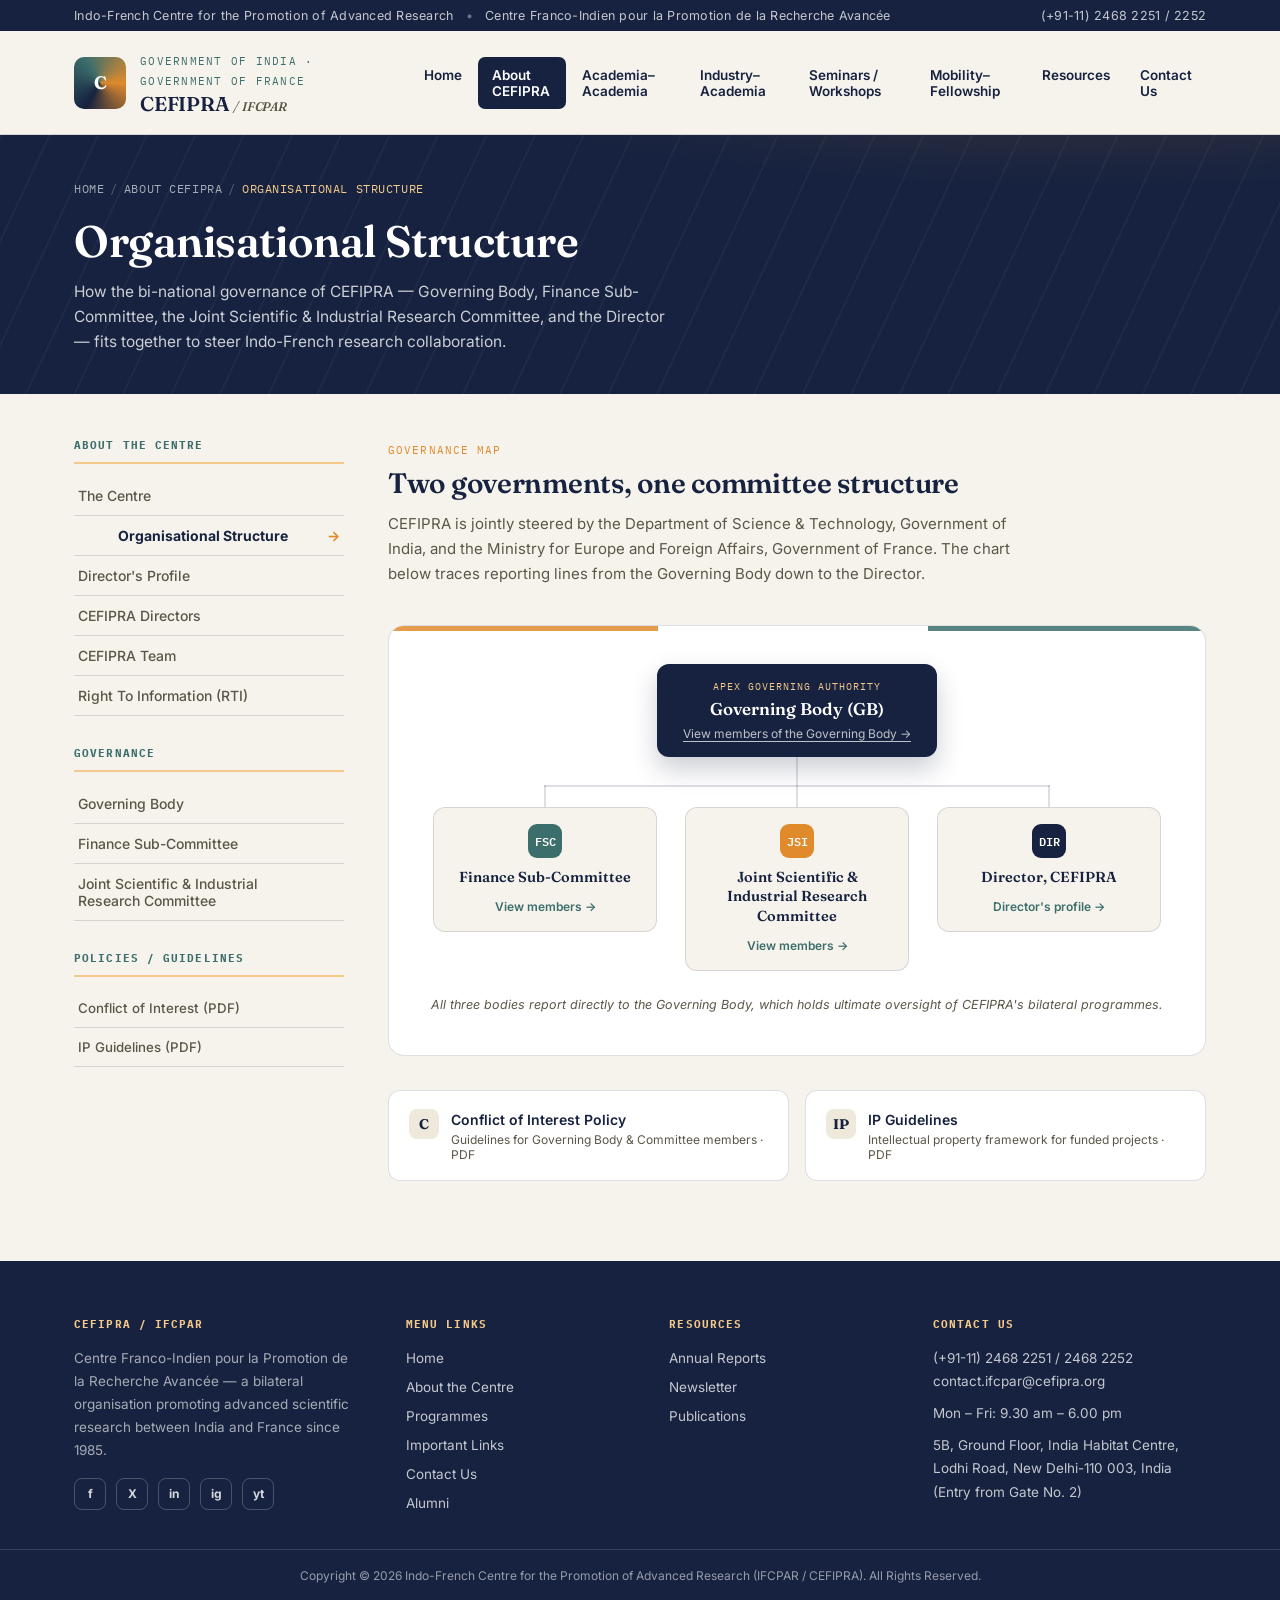
==== index.html @ 6ddfe856 "Rename cefipra-organisational-structure.html to index.html" ====
<!DOCTYPE html>
<html lang="en">
<head>
<meta charset="UTF-8">
<meta name="viewport" content="width=device-width, initial-scale=1">
<title>CEFIPRA — Organisational Structure</title>
<style>
  @import url('https://fonts.googleapis.com/css2?family=Fraunces:ital,opsz,wght@0,9..144,400;0,9..144,600;0,9..144,700;1,9..144,500&family=Inter:wght@400;500;600;700&family=IBM+Plex+Mono:wght@500&display=swap');

  :root{
    --navy: #16223f;
    --navy-soft:#223357;
    --saffron:#e08a2c;
    --saffron-soft:#f4c98a;
    --teal:#3c6e6b;
    --paper:#f6f3ec;
    --paper-deep:#efe9db;
    --ink:#191712;
    --ink-soft:#5b5647;
    --line: rgba(22,34,63,0.14);
    --white:#ffffff;
  }

  *{box-sizing:border-box;}
  html,body{margin:0;padding:0;}
  body{
    background:var(--paper);
    color:var(--ink);
    font-family:'Inter',sans-serif;
    -webkit-font-smoothing:antialiased;
  }
  a{color:inherit;text-decoration:none;}
  ul{margin:0;padding:0;list-style:none;}

  /* ===== Skip link / focus ===== */
  a:focus-visible, button:focus-visible{
    outline:2px solid var(--saffron);
    outline-offset:2px;
  }

  /* ===== Top identity bar ===== */
  .id-bar{
    background:var(--navy);
    color:rgba(255,255,255,0.75);
    font-size:12.5px;
    letter-spacing:.02em;
  }
  .id-bar-inner{
    max-width:1180px;margin:0 auto;padding:8px 24px;
    display:flex;justify-content:space-between;align-items:center;gap:12px;flex-wrap:wrap;
  }
  .id-bar-inner span.dot{opacity:.5;margin:0 8px;}

  /* ===== Header ===== */
  header.site-head{
    background:var(--paper);
    border-bottom:1px solid var(--line);
    position:sticky;top:0;z-index:40;
  }
  .head-inner{
    max-width:1180px;margin:0 auto;padding:18px 24px;
    display:flex;align-items:center;justify-content:space-between;gap:24px;
  }
  .brand{display:flex;align-items:center;gap:14px;}
  .brand-mark{
    width:52px;height:52px;border-radius:10px;
    background:conic-gradient(from 210deg, var(--navy), var(--teal), var(--saffron), var(--navy));
    display:flex;align-items:center;justify-content:center;
    color:var(--white);font-family:'Fraunces',serif;font-weight:700;font-size:18px;
    flex-shrink:0;
  }
  .brand-text .eyebrow{
    font-family:'IBM Plex Mono',monospace;font-size:10.5px;letter-spacing:.12em;
    text-transform:uppercase;color:var(--teal);
  }
  .brand-text h1{
    margin:2px 0 0;font-family:'Fraunces',serif;font-weight:600;font-size:20px;color:var(--navy);
    letter-spacing:-.01em;
  }
  .brand-text .fr{
    font-size:12.5px;color:var(--ink-soft);font-style:italic;
  }

  nav.primary{display:none;}
  @media (min-width:980px){
    nav.primary{display:flex;gap:2px;}
  }
  nav.primary > ul{display:flex;gap:2px;}
  nav.primary li{position:relative;}
  nav.primary > ul > li > a{
    display:block;padding:10px 14px;font-size:13.5px;font-weight:600;color:var(--navy);
    border-radius:7px;transition:background .15s ease;
  }
  nav.primary > ul > li:hover > a,
  nav.primary > ul > li > a.current{
    background:var(--navy);color:var(--white);
  }
  nav.primary .sub{
    display:none;position:absolute;top:100%;left:0;min-width:260px;
    background:var(--white);border:1px solid var(--line);border-radius:10px;
    box-shadow:0 18px 34px rgba(22,34,63,0.14);padding:8px;margin-top:6px;
  }
  nav.primary li:hover .sub{display:block;}
  nav.primary .sub a{
    display:block;padding:9px 12px;font-size:13px;font-weight:500;color:var(--ink);border-radius:6px;
  }
  nav.primary .sub a:hover{background:var(--paper-deep);color:var(--navy);}

  .menu-toggle{
    display:flex;align-items:center;gap:8px;border:1px solid var(--line);background:var(--white);
    padding:9px 14px;border-radius:8px;font-size:13px;font-weight:600;color:var(--navy);cursor:pointer;
  }
  @media (min-width:980px){.menu-toggle{display:none;}}

  /* ===== Mobile nav drawer ===== */
  .mobile-nav{
    display:none;background:var(--white);border-bottom:1px solid var(--line);
  }
  .mobile-nav.open{display:block;}
  .mobile-nav-inner{max-width:1180px;margin:0 auto;padding:10px 24px 20px;}
  .mobile-nav details{border-bottom:1px solid var(--line);padding:8px 0;}
  .mobile-nav summary{font-weight:600;font-size:14px;color:var(--navy);cursor:pointer;padding:6px 0;}
  .mobile-nav .sub-list a{display:block;padding:7px 4px 7px 14px;font-size:13.5px;color:var(--ink-soft);}
  @media (min-width:980px){.mobile-nav{display:none !important;}}

  /* ===== Hero / breadcrumb band ===== */
  .hero-band{
    background:
      radial-gradient(1200px 260px at 85% -40%, rgba(224,138,44,0.22), transparent 60%),
      var(--navy);
    color:var(--white);position:relative;overflow:hidden;
  }
  .hero-band::after{
    content:"";position:absolute;inset:0;
    background-image:repeating-linear-gradient(115deg, rgba(255,255,255,0.035) 0 2px, transparent 2px 44px);
    pointer-events:none;
  }
  .hero-inner{
    max-width:1180px;margin:0 auto;padding:46px 24px 40px;position:relative;
  }
  .crumb{
    font-family:'IBM Plex Mono',monospace;font-size:11.5px;letter-spacing:.05em;
    color:rgba(255,255,255,0.62);text-transform:uppercase;
    display:flex;flex-wrap:wrap;align-items:center;gap:6px;margin-bottom:18px;
  }
  .crumb .sep{opacity:.5;}
  .crumb a:hover{color:var(--saffron-soft);}
  .hero-inner h2{
    font-family:'Fraunces',serif;font-weight:600;font-size:clamp(30px,4vw,44px);
    margin:0 0 12px;letter-spacing:-0.01em;max-width:720px;
  }
  .hero-inner p.dek{
    max-width:600px;color:rgba(255,255,255,0.78);font-size:15.5px;line-height:1.6;margin:0;
  }

  /* ===== Layout ===== */
  .layout{
    max-width:1180px;margin:0 auto;padding:44px 24px 80px;
    display:grid;grid-template-columns:270px 1fr;gap:44px;
  }
  @media (max-width:860px){
    .layout{grid-template-columns:1fr;}
  }

  /* ===== Sidebar ===== */
  aside.sidebar{align-self:start;position:sticky;top:96px;}
  .side-block{margin-bottom:30px;}
  .side-block h3{
    font-family:'IBM Plex Mono',monospace;font-size:11px;letter-spacing:.1em;text-transform:uppercase;
    color:var(--teal);margin:0 0 12px;
    padding-bottom:10px;border-bottom:2px solid var(--saffron-soft);
  }
  .side-block ul li{border-bottom:1px solid var(--line);}
  .side-block ul li a{
    display:flex;align-items:center;justify-content:space-between;gap:10px;
    padding:11px 4px;font-size:14px;font-weight:500;color:var(--ink-soft);
  }
  .side-block ul li a:hover{color:var(--navy);}
  .side-block ul li a.active{
    color:var(--navy);font-weight:700;
  }
  .side-block ul li a.active::before{
    content:"";
  }
  .side-block ul li a .arrow{opacity:0;transition:opacity .15s, transform .15s;transform:translateX(-4px);color:var(--saffron);}
  .side-block ul li a:hover .arrow,
  .side-block ul li a.active .arrow{opacity:1;transform:translateX(0);}

  .side-block.docs a{
    font-size:13.3px;
  }
  .side-block.docs .arrow{display:none;}

  /* ===== Main content ===== */
  main{min-width:0;}
  .content-head{margin-bottom:30px;}
  .content-head .tag{
    font-family:'IBM Plex Mono',monospace;font-size:11px;letter-spacing:.1em;text-transform:uppercase;
    color:var(--saffron);
  }
  .content-head h2{
    font-family:'Fraunces',serif;font-size:28px;font-weight:600;color:var(--navy);
    margin:8px 0 12px;letter-spacing:-0.01em;
  }
  .content-head p{
    font-size:15px;color:var(--ink-soft);line-height:1.65;max-width:640px;margin:0;
  }

  /* ===== Org chart — signature element ===== */
  .orgchart{
    margin-top:38px;
    background:var(--white);
    border:1px solid var(--line);
    border-radius:16px;
    padding:38px 30px 30px;
    position:relative;
    overflow:hidden;
  }
  .orgchart::before{
    content:"";position:absolute;top:0;left:0;right:0;height:5px;
    background:linear-gradient(90deg, var(--saffron) 0 33%, var(--white) 33% 66%, var(--teal) 66% 100%);
    opacity:.85;
  }
  .chart-tree{
    display:flex;flex-direction:column;align-items:center;gap:0;
  }
  .apex{
    background:var(--navy);color:var(--white);border-radius:12px;
    padding:16px 26px;text-align:center;max-width:340px;
    box-shadow:0 12px 26px rgba(22,34,63,0.22);
  }
  .apex .role{
    font-family:'IBM Plex Mono',monospace;font-size:10px;letter-spacing:.1em;text-transform:uppercase;
    color:var(--saffron-soft);display:block;margin-bottom:5px;
  }
  .apex .name{font-family:'Fraunces',serif;font-size:17px;font-weight:600;}
  .apex a{display:block;font-size:12px;margin-top:7px;color:rgba(255,255,255,0.72);text-decoration:underline;text-underline-offset:3px;}
  .apex a:hover{color:var(--white);}

  .connector{
    width:2px;height:28px;background:var(--line);
  }
  .branch-row{
    display:flex;justify-content:center;gap:0;width:100%;position:relative;padding-top:0;
  }
  .branch-row .h-line{
    position:absolute;top:0;height:2px;background:var(--line);
    left:16.6%;right:16.6%;
  }
  @media (max-width:760px){
    .branch-row .h-line{display:none;}
  }
  .branch{
    flex:1;display:flex;flex-direction:column;align-items:center;
    padding:0 14px;max-width:340px;
  }
  .branch .stem{width:2px;height:22px;background:var(--line);}
  .node{
    background:var(--paper);
    border:1px solid var(--line);
    border-radius:12px;
    padding:16px 18px;
    width:100%;
    text-align:center;
    transition:border-color .18s ease, transform .18s ease, box-shadow .18s ease;
  }
  .node:hover{
    border-color:var(--saffron);
    transform:translateY(-3px);
    box-shadow:0 14px 26px rgba(22,34,63,0.1);
  }
  .node .abbr{
    display:inline-flex;align-items:center;justify-content:center;
    width:34px;height:34px;border-radius:9px;margin-bottom:10px;
    background:var(--teal);color:var(--white);
    font-family:'IBM Plex Mono',monospace;font-size:11.5px;font-weight:600;
  }
  .node.b2 .abbr{background:var(--saffron);}
  .node.b3 .abbr{background:var(--navy);}
  .node .title{
    display:block;font-family:'Fraunces',serif;font-weight:600;font-size:14.5px;color:var(--navy);
    line-height:1.35;margin-bottom:8px;
  }
  .node a.link{
    font-size:12px;font-weight:600;color:var(--teal);
  }
  .node a.link:hover{color:var(--saffron);text-decoration:underline;}

  @media (max-width:760px){
    .branch-row{flex-direction:column;gap:22px;align-items:stretch;}
    .branch{max-width:none;padding:0;}
  }

  .chart-caption{
    text-align:center;margin-top:26px;font-size:12.5px;color:var(--ink-soft);
    font-style:italic;
  }

  /* ===== Policies panel ===== */
  .policy-panel{
    margin-top:34px;display:grid;grid-template-columns:1fr 1fr;gap:16px;
  }
  @media (max-width:560px){.policy-panel{grid-template-columns:1fr;}}
  .policy-card{
    border:1px solid var(--line);border-radius:12px;padding:18px 20px;background:var(--white);
    display:flex;align-items:flex-start;gap:12px;
  }
  .policy-card .ic{
    width:30px;height:30px;border-radius:8px;background:var(--paper-deep);flex-shrink:0;
    display:flex;align-items:center;justify-content:center;color:var(--navy);font-size:14px;font-weight:700;
    font-family:'Fraunces',serif;
  }
  .policy-card a{font-weight:600;font-size:14px;color:var(--navy);}
  .policy-card a:hover{color:var(--saffron);}
  .policy-card .sub{display:block;font-size:12px;color:var(--ink-soft);margin-top:3px;font-weight:400;}

  /* ===== Footer ===== */
  footer{
    background:var(--navy);color:rgba(255,255,255,0.82);
  }
  .foot-inner{
    max-width:1180px;margin:0 auto;padding:56px 24px 28px;
    display:grid;grid-template-columns:1.3fr 1fr 1fr 1.2fr;gap:36px;
  }
  @media (max-width:860px){.foot-inner{grid-template-columns:1fr 1fr;}}
  @media (max-width:520px){.foot-inner{grid-template-columns:1fr;}}
  footer h4{
    font-family:'IBM Plex Mono',monospace;font-size:11px;letter-spacing:.1em;text-transform:uppercase;
    color:var(--saffron-soft);margin:0 0 16px;
  }
  footer .about-col p{font-size:13.5px;line-height:1.7;color:rgba(255,255,255,0.62);max-width:280px;}
  footer ul li{margin-bottom:9px;}
  footer ul li a{font-size:13.5px;color:rgba(255,255,255,0.75);}
  footer ul li a:hover{color:var(--saffron-soft);}
  .foot-contact p{font-size:13.5px;line-height:1.75;color:rgba(255,255,255,0.75);margin:0 0 8px;}
  .social-row{display:flex;gap:10px;margin-top:16px;}
  .social-row a{
    width:32px;height:32px;border-radius:8px;border:1px solid rgba(255,255,255,0.22);
    display:flex;align-items:center;justify-content:center;font-size:12px;font-weight:700;
  }
  .social-row a:hover{background:var(--saffron);border-color:var(--saffron);color:var(--navy);}
  .foot-bottom{
    border-top:1px solid rgba(255,255,255,0.14);
    text-align:center;padding:18px 24px;font-size:12px;color:rgba(255,255,255,0.55);
  }
</style>
</head>
<body>

  <div class="id-bar">
    <div class="id-bar-inner">
      <span>Indo-French Centre for the Promotion of Advanced Research <span class="dot">•</span> Centre Franco-Indien pour la Promotion de la Recherche Avancée</span>
      <span>(+91-11) 2468 2251 / 2252</span>
    </div>
  </div>

  <header class="site-head">
    <div class="head-inner">
      <div class="brand">
        <div class="brand-mark">C</div>
        <div class="brand-text">
          <span class="eyebrow">Government of India · Government of France</span>
          <h1>CEFIPRA <span class="fr">/ IFCPAR</span></h1>
        </div>
      </div>

      <nav class="primary" aria-label="Primary">
        <ul>
          <li><a href="#">Home</a></li>
          <li>
            <a href="#" class="current">About CEFIPRA</a>
            <div class="sub">
              <a href="#">About The Centre</a>
              <a href="#" style="color:var(--navy);font-weight:700;">Organisational Structure</a>
              <a href="#">Director's Profile</a>
              <a href="#">CEFIPRA Directors</a>
              <a href="#">CEFIPRA Team</a>
              <a href="#">Right To Information (RTI)</a>
              <a href="#">Governance</a>
            </div>
          </li>
          <li>
            <a href="#">Academia–Academia</a>
            <div class="sub">
              <a href="#">Collaborative Scientific Research Programme</a>
              <a href="#">DST–INRIA</a>
            </div>
          </li>
          <li>
            <a href="#">Industry–Academia</a>
            <div class="sub"><a href="#">Industry-Academia R&amp;D Programme</a></div>
          </li>
          <li>
            <a href="#">Seminars / Workshops</a>
            <div class="sub">
              <a href="#">Academia–Academia (CSRP)</a>
              <a href="#">Industry–Academia (IARDP)</a>
              <a href="#">Gallery — Seminars / Workshops</a>
            </div>
          </li>
          <li>
            <a href="#">Mobility–Fellowship</a>
            <div class="sub">
              <a href="#">Raman–Charpak Fellowship</a>
              <a href="#">Women in Science (PROWIS)</a>
            </div>
          </li>
          <li>
            <a href="#">Resources</a>
            <div class="sub">
              <a href="#">Annual Reports</a>
              <a href="#">Newsletters</a>
              <a href="#">Publications</a>
              <a href="#">Photo Gallery</a>
            </div>
          </li>
          <li><a href="#">Contact Us</a></li>
        </ul>
      </nav>

      <button class="menu-toggle" id="menuToggle" aria-expanded="false" aria-controls="mobileNav">☰ Menu</button>
    </div>

    <div class="mobile-nav" id="mobileNav">
      <div class="mobile-nav-inner">
        <details open>
          <summary>About CEFIPRA</summary>
          <div class="sub-list">
            <a href="#">About The Centre</a>
            <a href="#" style="color:var(--navy);font-weight:700;">Organisational Structure</a>
            <a href="#">Director's Profile</a>
            <a href="#">CEFIPRA Directors</a>
            <a href="#">CEFIPRA Team</a>
            <a href="#">Right To Information (RTI)</a>
          </div>
        </details>
        <details>
          <summary>Programmes</summary>
          <div class="sub-list">
            <a href="#">Collaborative Scientific Research Programme</a>
            <a href="#">DST–INRIA</a>
            <a href="#">Industry-Academia R&amp;D Programme</a>
          </div>
        </details>
        <details>
          <summary>Resources</summary>
          <div class="sub-list">
            <a href="#">Annual Reports</a>
            <a href="#">Newsletters</a>
            <a href="#">Publications</a>
            <a href="#">Photo Gallery</a>
          </div>
        </details>
        <details>
          <summary>Contact Us</summary>
          <div class="sub-list"><a href="#">Get in touch</a></div>
        </details>
      </div>
    </div>
  </header>

  <div class="hero-band">
    <div class="hero-inner">
      <div class="crumb">
        <a href="#">Home</a><span class="sep">/</span>
        <a href="#">About CEFIPRA</a><span class="sep">/</span>
        <span style="color:var(--saffron-soft);">Organisational Structure</span>
      </div>
      <h2>Organisational Structure</h2>
      <p class="dek">How the bi-national governance of CEFIPRA — Governing Body, Finance Sub-Committee, the Joint Scientific &amp; Industrial Research Committee, and the Director — fits together to steer Indo-French research collaboration.</p>
    </div>
  </div>

  <div class="layout">
    <aside class="sidebar">
      <div class="side-block">
        <h3>About The Centre</h3>
        <ul>
          <li><a href="#">The Centre <span class="arrow">→</span></a></li>
          <li><a href="#" class="active">Organisational Structure <span class="arrow">→</span></a></li>
          <li><a href="#">Director's Profile <span class="arrow">→</span></a></li>
          <li><a href="#">CEFIPRA Directors <span class="arrow">→</span></a></li>
          <li><a href="#">CEFIPRA Team <span class="arrow">→</span></a></li>
          <li><a href="#">Right To Information (RTI) <span class="arrow">→</span></a></li>
        </ul>
      </div>

      <div class="side-block">
        <h3>Governance</h3>
        <ul>
          <li><a href="#">Governing Body <span class="arrow">→</span></a></li>
          <li><a href="#">Finance Sub-Committee <span class="arrow">→</span></a></li>
          <li><a href="#">Joint Scientific &amp; Industrial Research Committee <span class="arrow">→</span></a></li>
        </ul>
      </div>

      <div class="side-block docs">
        <h3>Policies / Guidelines</h3>
        <ul>
          <li><a href="#">Conflict of Interest (PDF)</a></li>
          <li><a href="#">IP Guidelines (PDF)</a></li>
        </ul>
      </div>
    </aside>

    <main>
      <div class="content-head">
        <span class="tag">Governance map</span>
        <h2>Two governments, one committee structure</h2>
        <p>CEFIPRA is jointly steered by the Department of Science &amp; Technology, Government of India, and the Ministry for Europe and Foreign Affairs, Government of France. The chart below traces reporting lines from the Governing Body down to the Director.</p>
      </div>

      <div class="orgchart">
        <div class="chart-tree">
          <div class="apex">
            <span class="role">Apex governing authority</span>
            <span class="name">Governing Body (GB)</span>
            <a href="#">View members of the Governing Body →</a>
          </div>

          <div class="connector"></div>

          <div class="branch-row">
            <div class="h-line"></div>

            <div class="branch">
              <div class="stem"></div>
              <div class="node b1">
                <span class="abbr">FSC</span>
                <span class="title">Finance Sub-Committee</span>
                <a class="link" href="#">View members →</a>
              </div>
            </div>

            <div class="branch">
              <div class="stem"></div>
              <div class="node b2">
                <span class="abbr">JSI</span>
                <span class="title">Joint Scientific &amp; Industrial Research Committee</span>
                <a class="link" href="#">View members →</a>
              </div>
            </div>

            <div class="branch">
              <div class="stem"></div>
              <div class="node b3">
                <span class="abbr">DIR</span>
                <span class="title">Director, CEFIPRA</span>
                <a class="link" href="#">Director's profile →</a>
              </div>
            </div>
          </div>
        </div>

        <p class="chart-caption">All three bodies report directly to the Governing Body, which holds ultimate oversight of CEFIPRA's bilateral programmes.</p>
      </div>

      <div class="policy-panel">
        <div class="policy-card">
          <div class="ic">C</div>
          <div>
            <a href="#">Conflict of Interest Policy</a>
            <span class="sub">Guidelines for Governing Body &amp; Committee members · PDF</span>
          </div>
        </div>
        <div class="policy-card">
          <div class="ic">IP</div>
          <div>
            <a href="#">IP Guidelines</a>
            <span class="sub">Intellectual property framework for funded projects · PDF</span>
          </div>
        </div>
      </div>
    </main>
  </div>

  <footer>
    <div class="foot-inner">
      <div class="about-col">
        <h4>CEFIPRA / IFCPAR</h4>
        <p>Centre Franco-Indien pour la Promotion de la Recherche Avancée — a bilateral organisation promoting advanced scientific research between India and France since 1985.</p>
        <div class="social-row">
          <a href="#" aria-label="Facebook">f</a>
          <a href="#" aria-label="Twitter">X</a>
          <a href="#" aria-label="LinkedIn">in</a>
          <a href="#" aria-label="Instagram">ig</a>
          <a href="#" aria-label="YouTube">yt</a>
        </div>
      </div>

      <div>
        <h4>Menu Links</h4>
        <ul>
          <li><a href="#">Home</a></li>
          <li><a href="#">About the Centre</a></li>
          <li><a href="#">Programmes</a></li>
          <li><a href="#">Important Links</a></li>
          <li><a href="#">Contact Us</a></li>
          <li><a href="#">Alumni</a></li>
        </ul>
      </div>

      <div>
        <h4>Resources</h4>
        <ul>
          <li><a href="#">Annual Reports</a></li>
          <li><a href="#">Newsletter</a></li>
          <li><a href="#">Publications</a></li>
        </ul>
      </div>

      <div class="foot-contact">
        <h4>Contact Us</h4>
        <p>(+91-11) 2468 2251 / 2468 2252<br>contact.ifcpar@cefipra.org</p>
        <p>Mon – Fri: 9.30 am – 6.00 pm</p>
        <p>5B, Ground Floor, India Habitat Centre,<br>Lodhi Road, New Delhi-110 003, India<br>(Entry from Gate No. 2)</p>
      </div>
    </div>
    <div class="foot-bottom">
      Copyright © 2026 Indo-French Centre for the Promotion of Advanced Research (IFCPAR / CEFIPRA). All Rights Reserved.
    </div>
  </footer>

<script>
  const toggle = document.getElementById('menuToggle');
  const mobileNav = document.getElementById('mobileNav');
  toggle.addEventListener('click', () => {
    const open = mobileNav.classList.toggle('open');
    toggle.setAttribute('aria-expanded', open);
  });
</script>

</body>
</html>
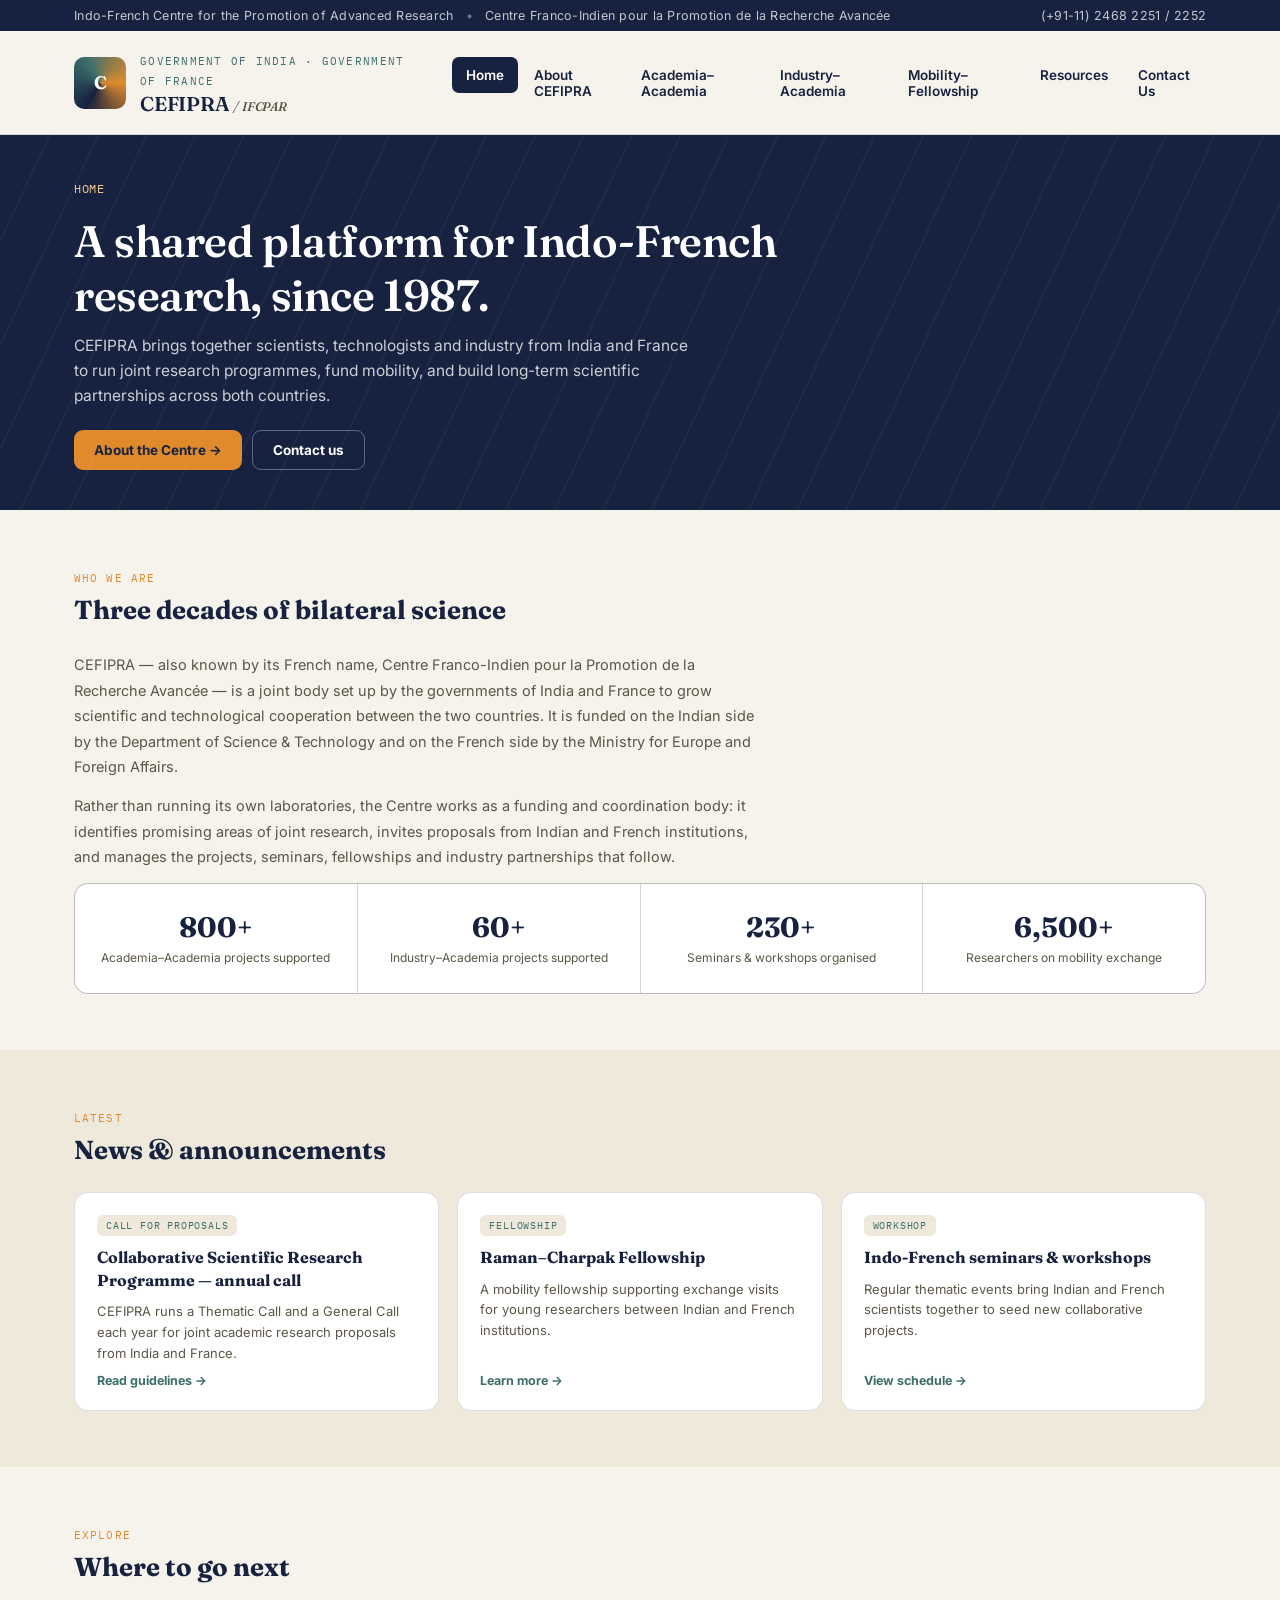
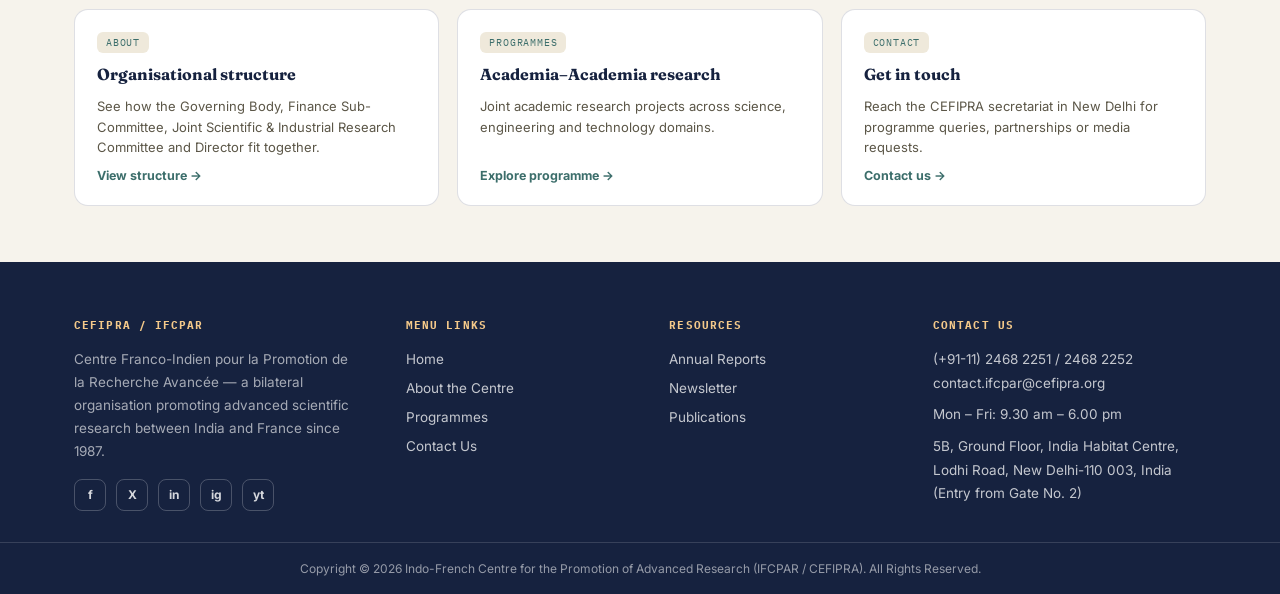
==== commit 49101c47: "Add files via upload" ====
--- a/index.html
+++ b/index.html
@@ -3,347 +3,8 @@
 <head>
 <meta charset="UTF-8">
 <meta name="viewport" content="width=device-width, initial-scale=1">
-<title>CEFIPRA — Organisational Structure</title>
-<style>
-  @import url('https://fonts.googleapis.com/css2?family=Fraunces:ital,opsz,wght@0,9..144,400;0,9..144,600;0,9..144,700;1,9..144,500&family=Inter:wght@400;500;600;700&family=IBM+Plex+Mono:wght@500&display=swap');
-
-  :root{
-    --navy: #16223f;
-    --navy-soft:#223357;
-    --saffron:#e08a2c;
-    --saffron-soft:#f4c98a;
-    --teal:#3c6e6b;
-    --paper:#f6f3ec;
-    --paper-deep:#efe9db;
-    --ink:#191712;
-    --ink-soft:#5b5647;
-    --line: rgba(22,34,63,0.14);
-    --white:#ffffff;
-  }
-
-  *{box-sizing:border-box;}
-  html,body{margin:0;padding:0;}
-  body{
-    background:var(--paper);
-    color:var(--ink);
-    font-family:'Inter',sans-serif;
-    -webkit-font-smoothing:antialiased;
-  }
-  a{color:inherit;text-decoration:none;}
-  ul{margin:0;padding:0;list-style:none;}
-
-  /* ===== Skip link / focus ===== */
-  a:focus-visible, button:focus-visible{
-    outline:2px solid var(--saffron);
-    outline-offset:2px;
-  }
-
-  /* ===== Top identity bar ===== */
-  .id-bar{
-    background:var(--navy);
-    color:rgba(255,255,255,0.75);
-    font-size:12.5px;
-    letter-spacing:.02em;
-  }
-  .id-bar-inner{
-    max-width:1180px;margin:0 auto;padding:8px 24px;
-    display:flex;justify-content:space-between;align-items:center;gap:12px;flex-wrap:wrap;
-  }
-  .id-bar-inner span.dot{opacity:.5;margin:0 8px;}
-
-  /* ===== Header ===== */
-  header.site-head{
-    background:var(--paper);
-    border-bottom:1px solid var(--line);
-    position:sticky;top:0;z-index:40;
-  }
-  .head-inner{
-    max-width:1180px;margin:0 auto;padding:18px 24px;
-    display:flex;align-items:center;justify-content:space-between;gap:24px;
-  }
-  .brand{display:flex;align-items:center;gap:14px;}
-  .brand-mark{
-    width:52px;height:52px;border-radius:10px;
-    background:conic-gradient(from 210deg, var(--navy), var(--teal), var(--saffron), var(--navy));
-    display:flex;align-items:center;justify-content:center;
-    color:var(--white);font-family:'Fraunces',serif;font-weight:700;font-size:18px;
-    flex-shrink:0;
-  }
-  .brand-text .eyebrow{
-    font-family:'IBM Plex Mono',monospace;font-size:10.5px;letter-spacing:.12em;
-    text-transform:uppercase;color:var(--teal);
-  }
-  .brand-text h1{
-    margin:2px 0 0;font-family:'Fraunces',serif;font-weight:600;font-size:20px;color:var(--navy);
-    letter-spacing:-.01em;
-  }
-  .brand-text .fr{
-    font-size:12.5px;color:var(--ink-soft);font-style:italic;
-  }
-
-  nav.primary{display:none;}
-  @media (min-width:980px){
-    nav.primary{display:flex;gap:2px;}
-  }
-  nav.primary > ul{display:flex;gap:2px;}
-  nav.primary li{position:relative;}
-  nav.primary > ul > li > a{
-    display:block;padding:10px 14px;font-size:13.5px;font-weight:600;color:var(--navy);
-    border-radius:7px;transition:background .15s ease;
-  }
-  nav.primary > ul > li:hover > a,
-  nav.primary > ul > li > a.current{
-    background:var(--navy);color:var(--white);
-  }
-  nav.primary .sub{
-    display:none;position:absolute;top:100%;left:0;min-width:260px;
-    background:var(--white);border:1px solid var(--line);border-radius:10px;
-    box-shadow:0 18px 34px rgba(22,34,63,0.14);padding:8px;margin-top:6px;
-  }
-  nav.primary li:hover .sub{display:block;}
-  nav.primary .sub a{
-    display:block;padding:9px 12px;font-size:13px;font-weight:500;color:var(--ink);border-radius:6px;
-  }
-  nav.primary .sub a:hover{background:var(--paper-deep);color:var(--navy);}
-
-  .menu-toggle{
-    display:flex;align-items:center;gap:8px;border:1px solid var(--line);background:var(--white);
-    padding:9px 14px;border-radius:8px;font-size:13px;font-weight:600;color:var(--navy);cursor:pointer;
-  }
-  @media (min-width:980px){.menu-toggle{display:none;}}
-
-  /* ===== Mobile nav drawer ===== */
-  .mobile-nav{
-    display:none;background:var(--white);border-bottom:1px solid var(--line);
-  }
-  .mobile-nav.open{display:block;}
-  .mobile-nav-inner{max-width:1180px;margin:0 auto;padding:10px 24px 20px;}
-  .mobile-nav details{border-bottom:1px solid var(--line);padding:8px 0;}
-  .mobile-nav summary{font-weight:600;font-size:14px;color:var(--navy);cursor:pointer;padding:6px 0;}
-  .mobile-nav .sub-list a{display:block;padding:7px 4px 7px 14px;font-size:13.5px;color:var(--ink-soft);}
-  @media (min-width:980px){.mobile-nav{display:none !important;}}
-
-  /* ===== Hero / breadcrumb band ===== */
-  .hero-band{
-    background:
-      radial-gradient(1200px 260px at 85% -40%, rgba(224,138,44,0.22), transparent 60%),
-      var(--navy);
-    color:var(--white);position:relative;overflow:hidden;
-  }
-  .hero-band::after{
-    content:"";position:absolute;inset:0;
-    background-image:repeating-linear-gradient(115deg, rgba(255,255,255,0.035) 0 2px, transparent 2px 44px);
-    pointer-events:none;
-  }
-  .hero-inner{
-    max-width:1180px;margin:0 auto;padding:46px 24px 40px;position:relative;
-  }
-  .crumb{
-    font-family:'IBM Plex Mono',monospace;font-size:11.5px;letter-spacing:.05em;
-    color:rgba(255,255,255,0.62);text-transform:uppercase;
-    display:flex;flex-wrap:wrap;align-items:center;gap:6px;margin-bottom:18px;
-  }
-  .crumb .sep{opacity:.5;}
-  .crumb a:hover{color:var(--saffron-soft);}
-  .hero-inner h2{
-    font-family:'Fraunces',serif;font-weight:600;font-size:clamp(30px,4vw,44px);
-    margin:0 0 12px;letter-spacing:-0.01em;max-width:720px;
-  }
-  .hero-inner p.dek{
-    max-width:600px;color:rgba(255,255,255,0.78);font-size:15.5px;line-height:1.6;margin:0;
-  }
-
-  /* ===== Layout ===== */
-  .layout{
-    max-width:1180px;margin:0 auto;padding:44px 24px 80px;
-    display:grid;grid-template-columns:270px 1fr;gap:44px;
-  }
-  @media (max-width:860px){
-    .layout{grid-template-columns:1fr;}
-  }
-
-  /* ===== Sidebar ===== */
-  aside.sidebar{align-self:start;position:sticky;top:96px;}
-  .side-block{margin-bottom:30px;}
-  .side-block h3{
-    font-family:'IBM Plex Mono',monospace;font-size:11px;letter-spacing:.1em;text-transform:uppercase;
-    color:var(--teal);margin:0 0 12px;
-    padding-bottom:10px;border-bottom:2px solid var(--saffron-soft);
-  }
-  .side-block ul li{border-bottom:1px solid var(--line);}
-  .side-block ul li a{
-    display:flex;align-items:center;justify-content:space-between;gap:10px;
-    padding:11px 4px;font-size:14px;font-weight:500;color:var(--ink-soft);
-  }
-  .side-block ul li a:hover{color:var(--navy);}
-  .side-block ul li a.active{
-    color:var(--navy);font-weight:700;
-  }
-  .side-block ul li a.active::before{
-    content:"";
-  }
-  .side-block ul li a .arrow{opacity:0;transition:opacity .15s, transform .15s;transform:translateX(-4px);color:var(--saffron);}
-  .side-block ul li a:hover .arrow,
-  .side-block ul li a.active .arrow{opacity:1;transform:translateX(0);}
-
-  .side-block.docs a{
-    font-size:13.3px;
-  }
-  .side-block.docs .arrow{display:none;}
-
-  /* ===== Main content ===== */
-  main{min-width:0;}
-  .content-head{margin-bottom:30px;}
-  .content-head .tag{
-    font-family:'IBM Plex Mono',monospace;font-size:11px;letter-spacing:.1em;text-transform:uppercase;
-    color:var(--saffron);
-  }
-  .content-head h2{
-    font-family:'Fraunces',serif;font-size:28px;font-weight:600;color:var(--navy);
-    margin:8px 0 12px;letter-spacing:-0.01em;
-  }
-  .content-head p{
-    font-size:15px;color:var(--ink-soft);line-height:1.65;max-width:640px;margin:0;
-  }
-
-  /* ===== Org chart — signature element ===== */
-  .orgchart{
-    margin-top:38px;
-    background:var(--white);
-    border:1px solid var(--line);
-    border-radius:16px;
-    padding:38px 30px 30px;
-    position:relative;
-    overflow:hidden;
-  }
-  .orgchart::before{
-    content:"";position:absolute;top:0;left:0;right:0;height:5px;
-    background:linear-gradient(90deg, var(--saffron) 0 33%, var(--white) 33% 66%, var(--teal) 66% 100%);
-    opacity:.85;
-  }
-  .chart-tree{
-    display:flex;flex-direction:column;align-items:center;gap:0;
-  }
-  .apex{
-    background:var(--navy);color:var(--white);border-radius:12px;
-    padding:16px 26px;text-align:center;max-width:340px;
-    box-shadow:0 12px 26px rgba(22,34,63,0.22);
-  }
-  .apex .role{
-    font-family:'IBM Plex Mono',monospace;font-size:10px;letter-spacing:.1em;text-transform:uppercase;
-    color:var(--saffron-soft);display:block;margin-bottom:5px;
-  }
-  .apex .name{font-family:'Fraunces',serif;font-size:17px;font-weight:600;}
-  .apex a{display:block;font-size:12px;margin-top:7px;color:rgba(255,255,255,0.72);text-decoration:underline;text-underline-offset:3px;}
-  .apex a:hover{color:var(--white);}
-
-  .connector{
-    width:2px;height:28px;background:var(--line);
-  }
-  .branch-row{
-    display:flex;justify-content:center;gap:0;width:100%;position:relative;padding-top:0;
-  }
-  .branch-row .h-line{
-    position:absolute;top:0;height:2px;background:var(--line);
-    left:16.6%;right:16.6%;
-  }
-  @media (max-width:760px){
-    .branch-row .h-line{display:none;}
-  }
-  .branch{
-    flex:1;display:flex;flex-direction:column;align-items:center;
-    padding:0 14px;max-width:340px;
-  }
-  .branch .stem{width:2px;height:22px;background:var(--line);}
-  .node{
-    background:var(--paper);
-    border:1px solid var(--line);
-    border-radius:12px;
-    padding:16px 18px;
-    width:100%;
-    text-align:center;
-    transition:border-color .18s ease, transform .18s ease, box-shadow .18s ease;
-  }
-  .node:hover{
-    border-color:var(--saffron);
-    transform:translateY(-3px);
-    box-shadow:0 14px 26px rgba(22,34,63,0.1);
-  }
-  .node .abbr{
-    display:inline-flex;align-items:center;justify-content:center;
-    width:34px;height:34px;border-radius:9px;margin-bottom:10px;
-    background:var(--teal);color:var(--white);
-    font-family:'IBM Plex Mono',monospace;font-size:11.5px;font-weight:600;
-  }
-  .node.b2 .abbr{background:var(--saffron);}
-  .node.b3 .abbr{background:var(--navy);}
-  .node .title{
-    display:block;font-family:'Fraunces',serif;font-weight:600;font-size:14.5px;color:var(--navy);
-    line-height:1.35;margin-bottom:8px;
-  }
-  .node a.link{
-    font-size:12px;font-weight:600;color:var(--teal);
-  }
-  .node a.link:hover{color:var(--saffron);text-decoration:underline;}
-
-  @media (max-width:760px){
-    .branch-row{flex-direction:column;gap:22px;align-items:stretch;}
-    .branch{max-width:none;padding:0;}
-  }
-
-  .chart-caption{
-    text-align:center;margin-top:26px;font-size:12.5px;color:var(--ink-soft);
-    font-style:italic;
-  }
-
-  /* ===== Policies panel ===== */
-  .policy-panel{
-    margin-top:34px;display:grid;grid-template-columns:1fr 1fr;gap:16px;
-  }
-  @media (max-width:560px){.policy-panel{grid-template-columns:1fr;}}
-  .policy-card{
-    border:1px solid var(--line);border-radius:12px;padding:18px 20px;background:var(--white);
-    display:flex;align-items:flex-start;gap:12px;
-  }
-  .policy-card .ic{
-    width:30px;height:30px;border-radius:8px;background:var(--paper-deep);flex-shrink:0;
-    display:flex;align-items:center;justify-content:center;color:var(--navy);font-size:14px;font-weight:700;
-    font-family:'Fraunces',serif;
-  }
-  .policy-card a{font-weight:600;font-size:14px;color:var(--navy);}
-  .policy-card a:hover{color:var(--saffron);}
-  .policy-card .sub{display:block;font-size:12px;color:var(--ink-soft);margin-top:3px;font-weight:400;}
-
-  /* ===== Footer ===== */
-  footer{
-    background:var(--navy);color:rgba(255,255,255,0.82);
-  }
-  .foot-inner{
-    max-width:1180px;margin:0 auto;padding:56px 24px 28px;
-    display:grid;grid-template-columns:1.3fr 1fr 1fr 1.2fr;gap:36px;
-  }
-  @media (max-width:860px){.foot-inner{grid-template-columns:1fr 1fr;}}
-  @media (max-width:520px){.foot-inner{grid-template-columns:1fr;}}
-  footer h4{
-    font-family:'IBM Plex Mono',monospace;font-size:11px;letter-spacing:.1em;text-transform:uppercase;
-    color:var(--saffron-soft);margin:0 0 16px;
-  }
-  footer .about-col p{font-size:13.5px;line-height:1.7;color:rgba(255,255,255,0.62);max-width:280px;}
-  footer ul li{margin-bottom:9px;}
-  footer ul li a{font-size:13.5px;color:rgba(255,255,255,0.75);}
-  footer ul li a:hover{color:var(--saffron-soft);}
-  .foot-contact p{font-size:13.5px;line-height:1.75;color:rgba(255,255,255,0.75);margin:0 0 8px;}
-  .social-row{display:flex;gap:10px;margin-top:16px;}
-  .social-row a{
-    width:32px;height:32px;border-radius:8px;border:1px solid rgba(255,255,255,0.22);
-    display:flex;align-items:center;justify-content:center;font-size:12px;font-weight:700;
-  }
-  .social-row a:hover{background:var(--saffron);border-color:var(--saffron);color:var(--navy);}
-  .foot-bottom{
-    border-top:1px solid rgba(255,255,255,0.14);
-    text-align:center;padding:18px 24px;font-size:12px;color:rgba(255,255,255,0.55);
-  }
-</style>
+<title>CEFIPRA — Indo-French Centre for the Promotion of Advanced Research</title>
+<link rel="stylesheet" href="style.css">
 </head>
 <body>
 
@@ -366,17 +27,15 @@
 
       <nav class="primary" aria-label="Primary">
         <ul>
-          <li><a href="#">Home</a></li>
-          <li>
-            <a href="#" class="current">About CEFIPRA</a>
-            <div class="sub">
-              <a href="#">About The Centre</a>
-              <a href="#" style="color:var(--navy);font-weight:700;">Organisational Structure</a>
-              <a href="#">Director's Profile</a>
-              <a href="#">CEFIPRA Directors</a>
-              <a href="#">CEFIPRA Team</a>
-              <a href="#">Right To Information (RTI)</a>
-              <a href="#">Governance</a>
+          <li><a href="index.html" class="current">Home</a></li>
+          <li>
+            <a href="about.html">About CEFIPRA</a>
+            <div class="sub">
+              <a href="about.html">About The Centre</a>
+              <a href="about.html#orgchart">Organisational Structure</a>
+              <a href="about.html#director">Director's Profile</a>
+              <a href="about.html#team">CEFIPRA Team</a>
+              <a href="about.html#rti">Right To Information (RTI)</a>
             </div>
           </li>
           <li>
@@ -389,14 +48,6 @@
           <li>
             <a href="#">Industry–Academia</a>
             <div class="sub"><a href="#">Industry-Academia R&amp;D Programme</a></div>
-          </li>
-          <li>
-            <a href="#">Seminars / Workshops</a>
-            <div class="sub">
-              <a href="#">Academia–Academia (CSRP)</a>
-              <a href="#">Industry–Academia (IARDP)</a>
-              <a href="#">Gallery — Seminars / Workshops</a>
-            </div>
           </li>
           <li>
             <a href="#">Mobility–Fellowship</a>
@@ -414,7 +65,7 @@
               <a href="#">Photo Gallery</a>
             </div>
           </li>
-          <li><a href="#">Contact Us</a></li>
+          <li><a href="contact.html">Contact Us</a></li>
         </ul>
       </nav>
 
@@ -423,22 +74,18 @@
 
     <div class="mobile-nav" id="mobileNav">
       <div class="mobile-nav-inner">
-        <details open>
+        <details>
           <summary>About CEFIPRA</summary>
           <div class="sub-list">
-            <a href="#">About The Centre</a>
-            <a href="#" style="color:var(--navy);font-weight:700;">Organisational Structure</a>
-            <a href="#">Director's Profile</a>
-            <a href="#">CEFIPRA Directors</a>
-            <a href="#">CEFIPRA Team</a>
-            <a href="#">Right To Information (RTI)</a>
+            <a href="about.html">About The Centre</a>
+            <a href="about.html#orgchart">Organisational Structure</a>
+            <a href="about.html#team">CEFIPRA Team</a>
           </div>
         </details>
         <details>
           <summary>Programmes</summary>
           <div class="sub-list">
             <a href="#">Collaborative Scientific Research Programme</a>
-            <a href="#">DST–INRIA</a>
             <a href="#">Industry-Academia R&amp;D Programme</a>
           </div>
         </details>
@@ -447,13 +94,12 @@
           <div class="sub-list">
             <a href="#">Annual Reports</a>
             <a href="#">Newsletters</a>
-            <a href="#">Publications</a>
             <a href="#">Photo Gallery</a>
           </div>
         </details>
         <details>
           <summary>Contact Us</summary>
-          <div class="sub-list"><a href="#">Get in touch</a></div>
+          <div class="sub-list"><a href="contact.html">Get in touch</a></div>
         </details>
       </div>
     </div>
@@ -462,123 +108,100 @@
   <div class="hero-band">
     <div class="hero-inner">
       <div class="crumb">
-        <a href="#">Home</a><span class="sep">/</span>
-        <a href="#">About CEFIPRA</a><span class="sep">/</span>
-        <span style="color:var(--saffron-soft);">Organisational Structure</span>
-      </div>
-      <h2>Organisational Structure</h2>
-      <p class="dek">How the bi-national governance of CEFIPRA — Governing Body, Finance Sub-Committee, the Joint Scientific &amp; Industrial Research Committee, and the Director — fits together to steer Indo-French research collaboration.</p>
+        <span style="color:var(--saffron-soft);">Home</span>
+      </div>
+      <h2>A shared platform for Indo-French research, since 1987.</h2>
+      <p class="dek">CEFIPRA brings together scientists, technologists and industry from India and France to run joint research programmes, fund mobility, and build long-term scientific partnerships across both countries.</p>
+      <div class="hero-cta">
+        <a href="about.html" class="btn primary">About the Centre →</a>
+        <a href="contact.html" class="btn ghost">Contact us</a>
+      </div>
     </div>
   </div>
 
-  <div class="layout">
-    <aside class="sidebar">
-      <div class="side-block">
-        <h3>About The Centre</h3>
-        <ul>
-          <li><a href="#">The Centre <span class="arrow">→</span></a></li>
-          <li><a href="#" class="active">Organisational Structure <span class="arrow">→</span></a></li>
-          <li><a href="#">Director's Profile <span class="arrow">→</span></a></li>
-          <li><a href="#">CEFIPRA Directors <span class="arrow">→</span></a></li>
-          <li><a href="#">CEFIPRA Team <span class="arrow">→</span></a></li>
-          <li><a href="#">Right To Information (RTI) <span class="arrow">→</span></a></li>
-        </ul>
-      </div>
-
-      <div class="side-block">
-        <h3>Governance</h3>
-        <ul>
-          <li><a href="#">Governing Body <span class="arrow">→</span></a></li>
-          <li><a href="#">Finance Sub-Committee <span class="arrow">→</span></a></li>
-          <li><a href="#">Joint Scientific &amp; Industrial Research Committee <span class="arrow">→</span></a></li>
-        </ul>
-      </div>
-
-      <div class="side-block docs">
-        <h3>Policies / Guidelines</h3>
-        <ul>
-          <li><a href="#">Conflict of Interest (PDF)</a></li>
-          <li><a href="#">IP Guidelines (PDF)</a></li>
-        </ul>
-      </div>
-    </aside>
-
-    <main>
-      <div class="content-head">
-        <span class="tag">Governance map</span>
-        <h2>Two governments, one committee structure</h2>
-        <p>CEFIPRA is jointly steered by the Department of Science &amp; Technology, Government of India, and the Ministry for Europe and Foreign Affairs, Government of France. The chart below traces reporting lines from the Governing Body down to the Director.</p>
-      </div>
-
-      <div class="orgchart">
-        <div class="chart-tree">
-          <div class="apex">
-            <span class="role">Apex governing authority</span>
-            <span class="name">Governing Body (GB)</span>
-            <a href="#">View members of the Governing Body →</a>
-          </div>
-
-          <div class="connector"></div>
-
-          <div class="branch-row">
-            <div class="h-line"></div>
-
-            <div class="branch">
-              <div class="stem"></div>
-              <div class="node b1">
-                <span class="abbr">FSC</span>
-                <span class="title">Finance Sub-Committee</span>
-                <a class="link" href="#">View members →</a>
-              </div>
-            </div>
-
-            <div class="branch">
-              <div class="stem"></div>
-              <div class="node b2">
-                <span class="abbr">JSI</span>
-                <span class="title">Joint Scientific &amp; Industrial Research Committee</span>
-                <a class="link" href="#">View members →</a>
-              </div>
-            </div>
-
-            <div class="branch">
-              <div class="stem"></div>
-              <div class="node b3">
-                <span class="abbr">DIR</span>
-                <span class="title">Director, CEFIPRA</span>
-                <a class="link" href="#">Director's profile →</a>
-              </div>
-            </div>
-          </div>
-        </div>
-
-        <p class="chart-caption">All three bodies report directly to the Governing Body, which holds ultimate oversight of CEFIPRA's bilateral programmes.</p>
-      </div>
-
-      <div class="policy-panel">
-        <div class="policy-card">
-          <div class="ic">C</div>
-          <div>
-            <a href="#">Conflict of Interest Policy</a>
-            <span class="sub">Guidelines for Governing Body &amp; Committee members · PDF</span>
-          </div>
-        </div>
-        <div class="policy-card">
-          <div class="ic">IP</div>
-          <div>
-            <a href="#">IP Guidelines</a>
-            <span class="sub">Intellectual property framework for funded projects · PDF</span>
-          </div>
-        </div>
-      </div>
-    </main>
-  </div>
+  <section class="section">
+    <div class="section-inner">
+      <div class="section-head">
+        <span class="tag">Who we are</span>
+        <h2>Three decades of bilateral science</h2>
+      </div>
+      <div class="prose">
+        <p>CEFIPRA — also known by its French name, Centre Franco-Indien pour la Promotion de la Recherche Avancée — is a joint body set up by the governments of India and France to grow scientific and technological cooperation between the two countries. It is funded on the Indian side by the Department of Science &amp; Technology and on the French side by the Ministry for Europe and Foreign Affairs.</p>
+        <p>Rather than running its own laboratories, the Centre works as a funding and coordination body: it identifies promising areas of joint research, invites proposals from Indian and French institutions, and manages the projects, seminars, fellowships and industry partnerships that follow.</p>
+      </div>
+
+      <div class="stat-grid">
+        <div class="stat-cell"><div class="num">800+</div><div class="lbl">Academia–Academia projects supported</div></div>
+        <div class="stat-cell"><div class="num">60+</div><div class="lbl">Industry–Academia projects supported</div></div>
+        <div class="stat-cell"><div class="num">230+</div><div class="lbl">Seminars &amp; workshops organised</div></div>
+        <div class="stat-cell"><div class="num">6,500+</div><div class="lbl">Researchers on mobility exchange</div></div>
+      </div>
+    </div>
+  </section>
+
+  <section class="section alt">
+    <div class="section-inner">
+      <div class="section-head">
+        <span class="tag">Latest</span>
+        <h2>News &amp; announcements</h2>
+      </div>
+      <div class="card-grid">
+        <div class="news-card">
+          <span class="badge">Call for proposals</span>
+          <h4>Collaborative Scientific Research Programme — annual call</h4>
+          <p>CEFIPRA runs a Thematic Call and a General Call each year for joint academic research proposals from India and France.</p>
+          <a class="more" href="#">Read guidelines →</a>
+        </div>
+        <div class="news-card">
+          <span class="badge">Fellowship</span>
+          <h4>Raman–Charpak Fellowship</h4>
+          <p>A mobility fellowship supporting exchange visits for young researchers between Indian and French institutions.</p>
+          <a class="more" href="#">Learn more →</a>
+        </div>
+        <div class="news-card">
+          <span class="badge">Workshop</span>
+          <h4>Indo-French seminars &amp; workshops</h4>
+          <p>Regular thematic events bring Indian and French scientists together to seed new collaborative projects.</p>
+          <a class="more" href="#">View schedule →</a>
+        </div>
+      </div>
+    </div>
+  </section>
+
+  <section class="section">
+    <div class="section-inner">
+      <div class="section-head">
+        <span class="tag">Explore</span>
+        <h2>Where to go next</h2>
+      </div>
+      <div class="card-grid">
+        <div class="news-card">
+          <span class="badge">About</span>
+          <h4>Organisational structure</h4>
+          <p>See how the Governing Body, Finance Sub-Committee, Joint Scientific &amp; Industrial Research Committee and Director fit together.</p>
+          <a class="more" href="about.html#orgchart">View structure →</a>
+        </div>
+        <div class="news-card">
+          <span class="badge">Programmes</span>
+          <h4>Academia–Academia research</h4>
+          <p>Joint academic research projects across science, engineering and technology domains.</p>
+          <a class="more" href="#">Explore programme →</a>
+        </div>
+        <div class="news-card">
+          <span class="badge">Contact</span>
+          <h4>Get in touch</h4>
+          <p>Reach the CEFIPRA secretariat in New Delhi for programme queries, partnerships or media requests.</p>
+          <a class="more" href="contact.html">Contact us →</a>
+        </div>
+      </div>
+    </div>
+  </section>
 
   <footer>
     <div class="foot-inner">
       <div class="about-col">
         <h4>CEFIPRA / IFCPAR</h4>
-        <p>Centre Franco-Indien pour la Promotion de la Recherche Avancée — a bilateral organisation promoting advanced scientific research between India and France since 1985.</p>
+        <p>Centre Franco-Indien pour la Promotion de la Recherche Avancée — a bilateral organisation promoting advanced scientific research between India and France since 1987.</p>
         <div class="social-row">
           <a href="#" aria-label="Facebook">f</a>
           <a href="#" aria-label="Twitter">X</a>
@@ -587,19 +210,15 @@
           <a href="#" aria-label="YouTube">yt</a>
         </div>
       </div>
-
       <div>
         <h4>Menu Links</h4>
         <ul>
-          <li><a href="#">Home</a></li>
-          <li><a href="#">About the Centre</a></li>
+          <li><a href="index.html">Home</a></li>
+          <li><a href="about.html">About the Centre</a></li>
           <li><a href="#">Programmes</a></li>
-          <li><a href="#">Important Links</a></li>
-          <li><a href="#">Contact Us</a></li>
-          <li><a href="#">Alumni</a></li>
+          <li><a href="contact.html">Contact Us</a></li>
         </ul>
       </div>
-
       <div>
         <h4>Resources</h4>
         <ul>
@@ -608,7 +227,6 @@
           <li><a href="#">Publications</a></li>
         </ul>
       </div>
-
       <div class="foot-contact">
         <h4>Contact Us</h4>
         <p>(+91-11) 2468 2251 / 2468 2252<br>contact.ifcpar@cefipra.org</p>
@@ -616,9 +234,7 @@
         <p>5B, Ground Floor, India Habitat Centre,<br>Lodhi Road, New Delhi-110 003, India<br>(Entry from Gate No. 2)</p>
       </div>
     </div>
-    <div class="foot-bottom">
-      Copyright © 2026 Indo-French Centre for the Promotion of Advanced Research (IFCPAR / CEFIPRA). All Rights Reserved.
-    </div>
+    <div class="foot-bottom">Copyright © 2026 Indo-French Centre for the Promotion of Advanced Research (IFCPAR / CEFIPRA). All Rights Reserved.</div>
   </footer>
 
 <script>
@@ -629,6 +245,5 @@
     toggle.setAttribute('aria-expanded', open);
   });
 </script>
-
 </body>
 </html>
--- a/style.css
+++ b/style.css
@@ -0,0 +1,204 @@
+@import url('https://fonts.googleapis.com/css2?family=Fraunces:ital,opsz,wght@0,9..144,400;0,9..144,600;0,9..144,700;1,9..144,500&family=Inter:wght@400;500;600;700&family=IBM+Plex+Mono:wght@500&display=swap');
+
+:root{
+  --navy: #16223f;
+  --navy-soft:#223357;
+  --saffron: #e08a2c;
+  --saffron-soft: #f4c98a;
+  --teal: #3c6e6b;
+  --paper: #f6f3ec;
+  --paper-deep: #efe9db;
+  --ink: #191712;
+  --ink-soft: #5b5647;
+  --line: rgba(22,34,63,0.14);
+  --white: #ffffff;
+}
+
+*{box-sizing:border-box;}
+html,body{margin:0;padding:0;}
+body{
+  background:var(--paper);
+  color:var(--ink);
+  font-family:'Inter',sans-serif;
+  -webkit-font-smoothing:antialiased;
+}
+a{color:inherit;text-decoration:none;}
+ul{margin:0;padding:0;list-style:none;}
+a:focus-visible, button:focus-visible{outline:2px solid var(--saffron);outline-offset:2px;}
+
+/* Identity bar */
+.id-bar{background:var(--navy);color:rgba(255,255,255,0.75);font-size:12.5px;letter-spacing:.02em;}
+.id-bar-inner{max-width:1180px;margin:0 auto;padding:8px 24px;display:flex;justify-content:space-between;align-items:center;gap:12px;flex-wrap:wrap;}
+.id-bar-inner span.dot{opacity:.5;margin:0 8px;}
+
+/* Header */
+header.site-head{background:var(--paper);border-bottom:1px solid var(--line);position:sticky;top:0;z-index:40;}
+.head-inner{max-width:1180px;margin:0 auto;padding:18px 24px;display:flex;align-items:center;justify-content:space-between;gap:24px;}
+.brand{display:flex;align-items:center;gap:14px;}
+.brand-mark{width:52px;height:52px;border-radius:10px;background:conic-gradient(from 210deg, var(--navy), var(--teal), var(--saffron), var(--navy));display:flex;align-items:center;justify-content:center;color:var(--white);font-family:'Fraunces',serif;font-weight:700;font-size:18px;flex-shrink:0;}
+.brand-text .eyebrow{font-family:'IBM Plex Mono',monospace;font-size:10.5px;letter-spacing:.12em;text-transform:uppercase;color:var(--teal);}
+.brand-text h1{margin:2px 0 0;font-family:'Fraunces',serif;font-weight:600;font-size:20px;color:var(--navy);letter-spacing:-.01em;}
+.brand-text .fr{font-size:12.5px;color:var(--ink-soft);font-style:italic;}
+
+nav.primary{display:none;}
+@media (min-width:980px){nav.primary{display:flex;gap:2px;}}
+nav.primary > ul{display:flex;gap:2px;}
+nav.primary li{position:relative;}
+nav.primary > ul > li > a{display:block;padding:10px 14px;font-size:13.5px;font-weight:600;color:var(--navy);border-radius:7px;transition:background .15s ease;}
+nav.primary > ul > li:hover > a, nav.primary > ul > li > a.current{background:var(--navy);color:var(--white);}
+nav.primary .sub{display:none;position:absolute;top:100%;left:0;min-width:260px;background:var(--white);border:1px solid var(--line);border-radius:10px;box-shadow:0 18px 34px rgba(22,34,63,0.14);padding:8px;margin-top:6px;}
+nav.primary li:hover .sub{display:block;}
+nav.primary .sub a{display:block;padding:9px 12px;font-size:13px;font-weight:500;color:var(--ink);border-radius:6px;}
+nav.primary .sub a:hover{background:var(--paper-deep);color:var(--navy);}
+nav.primary .sub a.current-sub{color:var(--navy);font-weight:700;}
+
+.menu-toggle{display:flex;align-items:center;gap:8px;border:1px solid var(--line);background:var(--white);padding:9px 14px;border-radius:8px;font-size:13px;font-weight:600;color:var(--navy);cursor:pointer;}
+@media (min-width:980px){.menu-toggle{display:none;}}
+
+.mobile-nav{display:none;background:var(--white);border-bottom:1px solid var(--line);}
+.mobile-nav.open{display:block;}
+.mobile-nav-inner{max-width:1180px;margin:0 auto;padding:10px 24px 20px;}
+.mobile-nav details{border-bottom:1px solid var(--line);padding:8px 0;}
+.mobile-nav summary{font-weight:600;font-size:14px;color:var(--navy);cursor:pointer;padding:6px 0;}
+.mobile-nav .sub-list a{display:block;padding:7px 4px 7px 14px;font-size:13.5px;color:var(--ink-soft);}
+@media (min-width:980px){.mobile-nav{display:none !important;}}
+
+/* Hero band */
+.hero-band{background:radial-gradient(1200px 260px at 85% -40%, rgba(224,138,44,0.22), transparent 60%), var(--navy);color:var(--white);position:relative;overflow:hidden;}
+.hero-band::after{content:"";position:absolute;inset:0;background-image:repeating-linear-gradient(115deg, rgba(255,255,255,0.035) 0 2px, transparent 2px 44px);pointer-events:none;}
+.hero-inner{max-width:1180px;margin:0 auto;padding:46px 24px 40px;position:relative;}
+.crumb{font-family:'IBM Plex Mono',monospace;font-size:11.5px;letter-spacing:.05em;color:rgba(255,255,255,0.62);text-transform:uppercase;display:flex;flex-wrap:wrap;align-items:center;gap:6px;margin-bottom:18px;}
+.crumb .sep{opacity:.5;}
+.crumb a:hover{color:var(--saffron-soft);}
+.hero-inner h2{font-family:'Fraunces',serif;font-weight:600;font-size:clamp(30px,4vw,44px);margin:0 0 12px;letter-spacing:-0.01em;max-width:760px;}
+.hero-inner p.dek{max-width:620px;color:rgba(255,255,255,0.78);font-size:15.5px;line-height:1.6;margin:0;}
+.hero-cta{display:inline-flex;gap:10px;margin-top:22px;}
+.btn{display:inline-flex;align-items:center;gap:8px;padding:11px 20px;border-radius:9px;font-size:13.5px;font-weight:700;}
+.btn.primary{background:var(--saffron);color:var(--navy);}
+.btn.primary:hover{background:var(--saffron-soft);}
+.btn.ghost{border:1px solid rgba(255,255,255,0.32);color:var(--white);}
+.btn.ghost:hover{border-color:var(--saffron-soft);color:var(--saffron-soft);}
+
+/* Layout */
+.layout{max-width:1180px;margin:0 auto;padding:44px 24px 80px;display:grid;grid-template-columns:270px 1fr;gap:44px;}
+@media (max-width:860px){.layout{grid-template-columns:1fr;}}
+.full{max-width:1180px;margin:0 auto;padding:60px 24px 80px;}
+
+/* Sidebar */
+aside.sidebar{align-self:start;position:sticky;top:96px;}
+.side-block{margin-bottom:30px;}
+.side-block h3{font-family:'IBM Plex Mono',monospace;font-size:11px;letter-spacing:.1em;text-transform:uppercase;color:var(--teal);margin:0 0 12px;padding-bottom:10px;border-bottom:2px solid var(--saffron-soft);}
+.side-block ul li{border-bottom:1px solid var(--line);}
+.side-block ul li a{display:flex;align-items:center;justify-content:space-between;gap:10px;padding:11px 4px;font-size:14px;font-weight:500;color:var(--ink-soft);}
+.side-block ul li a:hover{color:var(--navy);}
+.side-block ul li a.active{color:var(--navy);font-weight:700;}
+.side-block ul li a .arrow{opacity:0;transition:opacity .15s, transform .15s;transform:translateX(-4px);color:var(--saffron);}
+.side-block ul li a:hover .arrow, .side-block ul li a.active .arrow{opacity:1;transform:translateX(0);}
+.side-block.docs .arrow{display:none;}
+.side-block.docs a{font-size:13.3px;}
+
+/* Main content */
+main{min-width:0;}
+.content-head{margin-bottom:30px;}
+.content-head .tag{font-family:'IBM Plex Mono',monospace;font-size:11px;letter-spacing:.1em;text-transform:uppercase;color:var(--saffron);}
+.content-head h2{font-family:'Fraunces',serif;font-size:28px;font-weight:600;color:var(--navy);margin:8px 0 12px;letter-spacing:-0.01em;}
+.content-head p{font-size:15px;color:var(--ink-soft);line-height:1.65;max-width:680px;margin:0;}
+.prose h3{font-family:'Fraunces',serif;color:var(--navy);font-size:18px;margin:28px 0 10px;}
+.prose p{font-size:14.5px;line-height:1.75;color:var(--ink-soft);margin:0 0 14px;max-width:680px;}
+.prose ul{margin:0 0 14px;padding-left:0;}
+.prose ul li{font-size:14.5px;line-height:1.7;color:var(--ink-soft);padding-left:22px;position:relative;margin-bottom:8px;max-width:660px;}
+.prose ul li::before{content:"—";position:absolute;left:0;color:var(--saffron);font-weight:700;}
+
+/* Org chart */
+.orgchart{margin-top:38px;background:var(--white);border:1px solid var(--line);border-radius:16px;padding:38px 30px 30px;position:relative;overflow:hidden;}
+.orgchart::before{content:"";position:absolute;top:0;left:0;right:0;height:5px;background:linear-gradient(90deg, var(--saffron) 0 33%, var(--white) 33% 66%, var(--teal) 66% 100%);opacity:.85;}
+.chart-tree{display:flex;flex-direction:column;align-items:center;gap:0;}
+.apex{background:var(--navy);color:var(--white);border-radius:12px;padding:16px 26px;text-align:center;max-width:340px;box-shadow:0 12px 26px rgba(22,34,63,0.22);}
+.apex .role{font-family:'IBM Plex Mono',monospace;font-size:10px;letter-spacing:.1em;text-transform:uppercase;color:var(--saffron-soft);display:block;margin-bottom:5px;}
+.apex .name{font-family:'Fraunces',serif;font-size:17px;font-weight:600;}
+.apex a{display:block;font-size:12px;margin-top:7px;color:rgba(255,255,255,0.72);text-decoration:underline;text-underline-offset:3px;}
+.apex a:hover{color:var(--white);}
+.connector{width:2px;height:28px;background:var(--line);}
+.branch-row{display:flex;justify-content:center;gap:0;width:100%;position:relative;}
+.branch-row .h-line{position:absolute;top:0;height:2px;background:var(--line);left:16.6%;right:16.6%;}
+@media (max-width:760px){.branch-row .h-line{display:none;}}
+.branch{flex:1;display:flex;flex-direction:column;align-items:center;padding:0 14px;max-width:340px;}
+.branch .stem{width:2px;height:22px;background:var(--line);}
+.node{background:var(--paper);border:1px solid var(--line);border-radius:12px;padding:16px 18px;width:100%;text-align:center;transition:border-color .18s ease, transform .18s ease, box-shadow .18s ease;}
+.node:hover{border-color:var(--saffron);transform:translateY(-3px);box-shadow:0 14px 26px rgba(22,34,63,0.1);}
+.node .abbr{display:inline-flex;align-items:center;justify-content:center;width:34px;height:34px;border-radius:9px;margin-bottom:10px;background:var(--teal);color:var(--white);font-family:'IBM Plex Mono',monospace;font-size:11.5px;font-weight:600;}
+.node.b2 .abbr{background:var(--saffron);}
+.node.b3 .abbr{background:var(--navy);}
+.node .title{display:block;font-family:'Fraunces',serif;font-weight:600;font-size:14.5px;color:var(--navy);line-height:1.35;margin-bottom:8px;}
+.node a.link{font-size:12px;font-weight:600;color:var(--teal);}
+.node a.link:hover{color:var(--saffron);text-decoration:underline;}
+@media (max-width:760px){.branch-row{flex-direction:column;gap:22px;align-items:stretch;}.branch{max-width:none;padding:0;}}
+.chart-caption{text-align:center;margin-top:26px;font-size:12.5px;color:var(--ink-soft);font-style:italic;}
+
+/* Policies */
+.policy-panel{margin-top:34px;display:grid;grid-template-columns:1fr 1fr;gap:16px;}
+@media (max-width:560px){.policy-panel{grid-template-columns:1fr;}}
+.policy-card{border:1px solid var(--line);border-radius:12px;padding:18px 20px;background:var(--white);display:flex;align-items:flex-start;gap:12px;}
+.policy-card .ic{width:30px;height:30px;border-radius:8px;background:var(--paper-deep);flex-shrink:0;display:flex;align-items:center;justify-content:center;color:var(--navy);font-size:14px;font-weight:700;font-family:'Fraunces',serif;}
+.policy-card a{font-weight:600;font-size:14px;color:var(--navy);}
+.policy-card a:hover{color:var(--saffron);}
+.policy-card .sub{display:block;font-size:12px;color:var(--ink-soft);margin-top:3px;font-weight:400;}
+
+/* Stat grid (home) */
+.stat-grid{display:grid;grid-template-columns:repeat(4,1fr);gap:1px;background:var(--line);border:1px solid var(--line);border-radius:14px;overflow:hidden;margin-top:10px;}
+@media (max-width:760px){.stat-grid{grid-template-columns:repeat(2,1fr);}}
+.stat-cell{background:var(--white);padding:26px 18px;text-align:center;}
+.stat-cell .num{font-family:'Fraunces',serif;font-weight:700;font-size:28px;color:var(--navy);}
+.stat-cell .lbl{font-size:12px;color:var(--ink-soft);margin-top:6px;line-height:1.4;}
+
+/* News / cards */
+.card-grid{display:grid;grid-template-columns:repeat(3,1fr);gap:18px;margin-top:8px;}
+@media (max-width:860px){.card-grid{grid-template-columns:1fr;}}
+.news-card{background:var(--white);border:1px solid var(--line);border-radius:14px;padding:22px;display:flex;flex-direction:column;gap:10px;}
+.news-card .badge{align-self:flex-start;font-family:'IBM Plex Mono',monospace;font-size:10px;letter-spacing:.08em;text-transform:uppercase;background:var(--paper-deep);color:var(--teal);padding:4px 9px;border-radius:6px;}
+.news-card h4{font-family:'Fraunces',serif;font-size:16px;margin:0;color:var(--navy);line-height:1.4;}
+.news-card p{font-size:13px;color:var(--ink-soft);margin:0;line-height:1.6;}
+.news-card a.more{font-size:12.5px;font-weight:700;color:var(--teal);margin-top:auto;}
+.news-card a.more:hover{color:var(--saffron);}
+
+.section{padding:56px 0;}
+.section-inner{max-width:1180px;margin:0 auto;padding:0 24px;}
+.section-head{margin-bottom:26px;}
+.section-head .tag{font-family:'IBM Plex Mono',monospace;font-size:11px;letter-spacing:.1em;text-transform:uppercase;color:var(--saffron);}
+.section-head h2{font-family:'Fraunces',serif;font-size:26px;color:var(--navy);margin:8px 0 0;}
+.section.alt{background:var(--paper-deep);}
+
+/* Contact form */
+.contact-grid{display:grid;grid-template-columns:1fr 1fr;gap:40px;margin-top:10px;}
+@media (max-width:860px){.contact-grid{grid-template-columns:1fr;}}
+.info-card{background:var(--white);border:1px solid var(--line);border-radius:14px;padding:22px;display:flex;gap:14px;align-items:flex-start;margin-bottom:14px;}
+.info-card .ic{width:36px;height:36px;border-radius:9px;background:var(--paper-deep);display:flex;align-items:center;justify-content:center;color:var(--navy);font-weight:700;font-family:'Fraunces',serif;flex-shrink:0;}
+.info-card h4{margin:0 0 4px;font-size:14px;color:var(--navy);font-family:'Fraunces',serif;}
+.info-card p{margin:0;font-size:13.5px;color:var(--ink-soft);line-height:1.6;}
+.form-card{background:var(--white);border:1px solid var(--line);border-radius:16px;padding:28px;}
+.form-card h3{margin:0 0 18px;font-family:'Fraunces',serif;color:var(--navy);font-size:19px;}
+.field{margin-bottom:16px;}
+.field label{display:block;font-size:12.5px;font-weight:600;color:var(--ink-soft);margin-bottom:6px;}
+.field input, .field select, .field textarea{
+  width:100%;padding:11px 12px;border:1px solid var(--line);border-radius:8px;background:var(--paper);
+  font-family:'Inter',sans-serif;font-size:13.5px;color:var(--ink);
+}
+.field textarea{min-height:100px;resize:vertical;}
+.field input:focus, .field select:focus, .field textarea:focus{outline:none;border-color:var(--saffron);background:var(--white);}
+.map-embed{margin-top:34px;border-radius:14px;overflow:hidden;border:1px solid var(--line);height:280px;background:var(--paper-deep);display:flex;align-items:center;justify-content:center;color:var(--ink-soft);font-size:13px;text-align:center;padding:20px;}
+
+/* Footer */
+footer{background:var(--navy);color:rgba(255,255,255,0.82);}
+.foot-inner{max-width:1180px;margin:0 auto;padding:56px 24px 28px;display:grid;grid-template-columns:1.3fr 1fr 1fr 1.2fr;gap:36px;}
+@media (max-width:860px){.foot-inner{grid-template-columns:1fr 1fr;}}
+@media (max-width:520px){.foot-inner{grid-template-columns:1fr;}}
+footer h4{font-family:'IBM Plex Mono',monospace;font-size:11px;letter-spacing:.1em;text-transform:uppercase;color:var(--saffron-soft);margin:0 0 16px;}
+footer .about-col p{font-size:13.5px;line-height:1.7;color:rgba(255,255,255,0.62);max-width:280px;}
+footer ul li{margin-bottom:9px;}
+footer ul li a{font-size:13.5px;color:rgba(255,255,255,0.75);}
+footer ul li a:hover{color:var(--saffron-soft);}
+.foot-contact p{font-size:13.5px;line-height:1.75;color:rgba(255,255,255,0.75);margin:0 0 8px;}
+.social-row{display:flex;gap:10px;margin-top:16px;}
+.social-row a{width:32px;height:32px;border-radius:8px;border:1px solid rgba(255,255,255,0.22);display:flex;align-items:center;justify-content:center;font-size:12px;font-weight:700;}
+.social-row a:hover{background:var(--saffron);border-color:var(--saffron);color:var(--navy);}
+.foot-bottom{border-top:1px solid rgba(255,255,255,0.14);text-align:center;padding:18px 24px;font-size:12px;color:rgba(255,255,255,0.55);}
